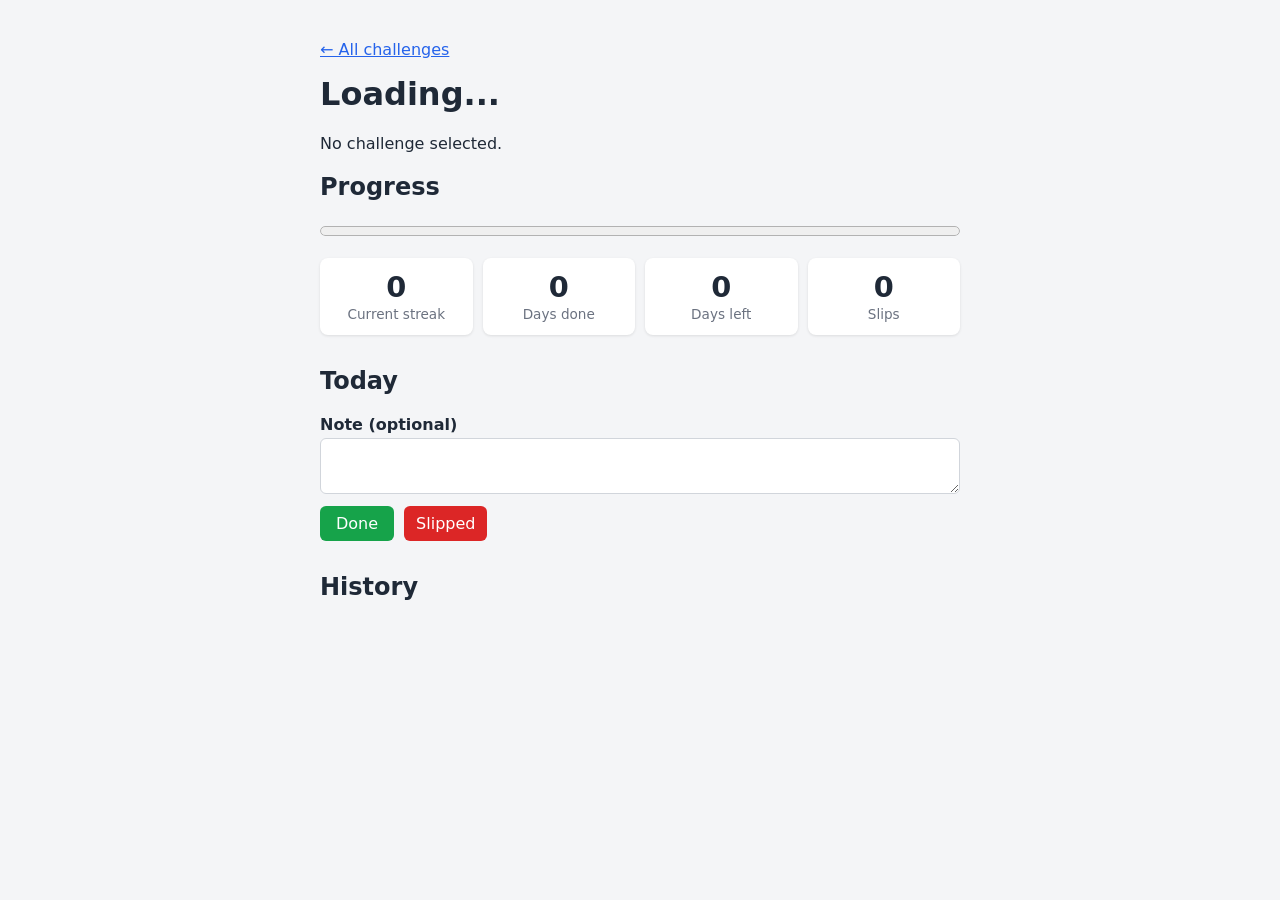
==== static/challenge.html @ 218b68e2 "Add challenge page with progress and daily check-in" ====
<!DOCTYPE html>
<html lang="en">
<head>
  <meta charset="UTF-8">
  <meta name="viewport" content="width=device-width, initial-scale=1">
  <title>Challenge</title>
  <link rel="stylesheet" href="/static/style.css">
</head>
<body>
  <main>
    <p><a href="/">&larr; All challenges</a></p>
    <h1 id="challenge-name">Loading...</h1>
    <p id="challenge-info"></p>
    <p id="page-message"></p>

    <section>
      <h2>Progress</h2>
      <progress id="progress-bar" max="100" value="0"></progress>
      <p id="progress-text"></p>
      <div class="stats">
        <div class="stat">
          <span class="number" id="stat-streak">0</span>
          <span class="label">Current streak</span>
        </div>
        <div class="stat">
          <span class="number" id="stat-completed">0</span>
          <span class="label">Days done</span>
        </div>
        <div class="stat">
          <span class="number" id="stat-left">0</span>
          <span class="label">Days left</span>
        </div>
        <div class="stat">
          <span class="number" id="stat-slipped">0</span>
          <span class="label">Slips</span>
        </div>
      </div>
    </section>

    <section>
      <h2>Today</h2>
      <p id="today-status"></p>
      <label>
        Note (optional)
        <textarea id="note" rows="2" maxlength="500"></textarea>
      </label>
      <div class="buttons">
        <button type="button" id="done-button">Done</button>
        <button type="button" id="slipped-button" class="danger">Slipped</button>
      </div>
    </section>

    <section>
      <h2>History</h2>
      <ul id="history-list"></ul>
    </section>
  </main>

  <script src="/static/challenge.js"></script>
</body>
</html>
---- static/style.css ----
body {
  font-family: system-ui, sans-serif;
  background: #f4f5f7;
  color: #1f2937;
  margin: 0;
}

main {
  max-width: 640px;
  margin: 0 auto;
  padding: 24px 16px;
}

h1 {
  margin-top: 0;
}

section {
  margin-bottom: 32px;
}

ul {
  list-style: none;
  padding: 0;
}

li {
  display: flex;
  justify-content: space-between;
  align-items: center;
  gap: 12px;
  background: white;
  border-radius: 8px;
  padding: 12px 16px;
  margin-bottom: 10px;
  box-shadow: 0 1px 3px rgba(0, 0, 0, 0.1);
}

li span {
  color: #6b7280;
}

form {
  background: white;
  border-radius: 8px;
  padding: 16px;
  box-shadow: 0 1px 3px rgba(0, 0, 0, 0.1);
}

label {
  display: block;
  margin-bottom: 12px;
  font-weight: 600;
}

label.checkbox {
  font-weight: normal;
}

input[type="text"],
input[type="number"],
input[type="date"],
textarea {
  display: block;
  width: 100%;
  box-sizing: border-box;
  margin-top: 4px;
  padding: 8px;
  border: 1px solid #d1d5db;
  border-radius: 6px;
  font: inherit;
}

button {
  font: inherit;
  padding: 8px 16px;
  border: none;
  border-radius: 6px;
  background: #2563eb;
  color: white;
  cursor: pointer;
}

button:disabled {
  opacity: 0.6;
  cursor: wait;
}

button.danger {
  background: #dc2626;
  padding: 6px 12px;
}


a {
  color: #2563eb;
}

li a {
  font-weight: 700;
  color: inherit;
  text-decoration: none;
}

li a:hover {
  text-decoration: underline;
}

progress {
  width: 100%;
  height: 20px;
}

.stats {
  display: grid;
  grid-template-columns: repeat(auto-fit, minmax(120px, 1fr));
  gap: 10px;
}

.stat {
  background: white;
  border-radius: 8px;
  padding: 12px;
  text-align: center;
  box-shadow: 0 1px 3px rgba(0, 0, 0, 0.1);
}

.stat .number {
  display: block;
  font-size: 1.8rem;
  font-weight: 700;
}

.stat .label {
  color: #6b7280;
  font-size: 0.85rem;
}

.buttons {
  display: flex;
  gap: 10px;
}

#done-button {
  background: #16a34a;
}

li.done {
  border-left: 4px solid #16a34a;
}

li.slipped {
  border-left: 4px solid #dc2626;
}

textarea:disabled {
  background: #f3f4f6;
}
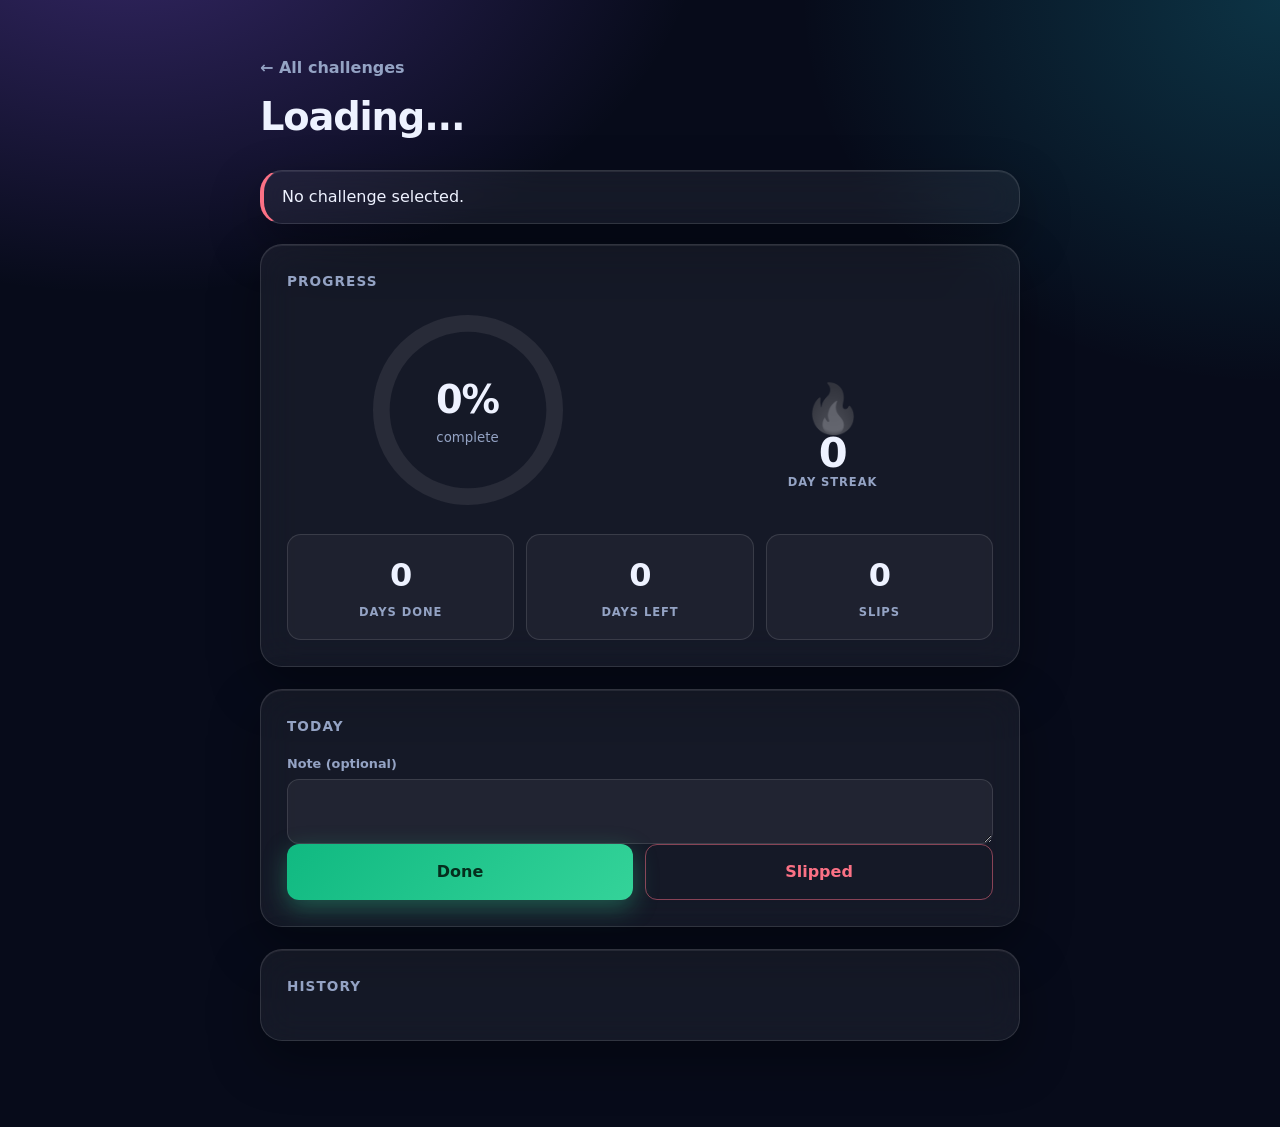
==== commit 4df3fb58: "Dark glass design with progress ring, streak flame, card progress and confetti" ====
--- a/static/challenge.html
+++ b/static/challenge.html
@@ -3,37 +3,49 @@
 <head>
   <meta charset="UTF-8">
   <meta name="viewport" content="width=device-width, initial-scale=1">
+  <meta name="theme-color" content="#070b1a">
   <title>Challenge</title>
+  <link rel="icon" href="data:image/svg+xml,<svg xmlns=%22http://www.w3.org/2000/svg%22 viewBox=%220 0 100 100%22><text y=%22.9em%22 font-size=%2290%22>🔥</text></svg>">
   <link rel="stylesheet" href="/static/style.css">
 </head>
 <body>
-  <main>
-    <p><a href="/">&larr; All challenges</a></p>
-    <h1 id="challenge-name">Loading...</h1>
-    <p id="challenge-info"></p>
+  <header class="app-header">
+    <div class="container">
+      <a class="back-link" href="/">&larr; All challenges</a>
+      <h1 id="challenge-name" class="page-title">Loading...</h1>
+      <p id="challenge-info" class="subtitle"></p>
+    </div>
+  </header>
+
+  <main class="container">
     <p id="page-message"></p>
 
     <section>
       <h2>Progress</h2>
-      <progress id="progress-bar" max="100" value="0"></progress>
-      <p id="progress-text"></p>
+      <div class="hero">
+        <div class="ring-wrap">
+          <svg class="ring" viewBox="0 0 120 120" aria-hidden="true">
+            <defs>
+              <linearGradient id="ring-grad" x1="0" y1="0" x2="1" y2="1">
+                <stop offset="0%" stop-color="#8b5cf6"/>
+                <stop offset="100%" stop-color="#22d3ee"/>
+              </linearGradient>
+            </defs>
+            <circle class="ring-track" cx="60" cy="60" r="52"/>
+            <circle class="ring-fill" id="ring-fill" cx="60" cy="60" r="52" stroke="url(#ring-grad)"/>
+          </svg>
+          <div class="ring-label"><span id="ring-percent">0%</span><small>complete</small></div>
+        </div>
+        <div class="flame-box">
+          <div class="flame-slot"><div class="flame cold" id="flame">🔥</div></div>
+          <div class="flame-number" id="stat-streak">0</div>
+          <div class="label">day streak</div>
+        </div>
+      </div>
       <div class="stats">
-        <div class="stat">
-          <span class="number" id="stat-streak">0</span>
-          <span class="label">Current streak</span>
-        </div>
-        <div class="stat">
-          <span class="number" id="stat-completed">0</span>
-          <span class="label">Days done</span>
-        </div>
-        <div class="stat">
-          <span class="number" id="stat-left">0</span>
-          <span class="label">Days left</span>
-        </div>
-        <div class="stat">
-          <span class="number" id="stat-slipped">0</span>
-          <span class="label">Slips</span>
-        </div>
+        <div class="stat"><span class="number" id="stat-completed">0</span><span class="label">Days done</span></div>
+        <div class="stat"><span class="number" id="stat-left">0</span><span class="label">Days left</span></div>
+        <div class="stat"><span class="number" id="stat-slipped">0</span><span class="label">Slips</span></div>
       </div>
     </section>
 
@@ -56,6 +68,7 @@
     </section>
   </main>
 
+  <script src="/static/common.js"></script>
   <script src="/static/challenge.js"></script>
 </body>
 </html>
--- a/static/style.css
+++ b/static/style.css
@@ -1,158 +1,157 @@
-body {
-  font-family: system-ui, sans-serif;
-  background: #f4f5f7;
-  color: #1f2937;
-  margin: 0;
+/* Dark glass design system */
+:root {
+  color-scheme: dark;
+  --bg: #070b1a;
+  --glass: rgba(255, 255, 255, 0.06);
+  --line: rgba(255, 255, 255, 0.12);
+  --text: #eef2ff;
+  --muted: #94a3c4;
+  --violet: #8b5cf6;
+  --cyan: #22d3ee;
+  --green: #34d399;
+  --red: #fb7185;
+  --grad: linear-gradient(135deg, var(--violet), var(--cyan));
+  --font: "Inter", system-ui, "Segoe UI Variable", "Segoe UI", sans-serif;
 }
 
-main {
-  max-width: 640px;
-  margin: 0 auto;
-  padding: 24px 16px;
+* { box-sizing: border-box; }
+
+body {
+  margin: 0;
+  min-height: 100vh;
+  font-family: var(--font);
+  color: var(--text);
+  line-height: 1.5;
+  -webkit-font-smoothing: antialiased;
+  background:
+    radial-gradient(60rem 40rem at 10% -10%, rgba(139, 92, 246, 0.35), transparent 60%),
+    radial-gradient(50rem 40rem at 100% 0%, rgba(34, 211, 238, 0.2), transparent 60%),
+    var(--bg);
+  background-attachment: fixed;
 }
 
-h1 {
-  margin-top: 0;
+.container { width: min(100% - 40px, 760px); margin-inline: auto; }
+a { color: var(--cyan); }
+p:empty { display: none; }
+
+/* Header */
+.app-header { padding: 56px 0 32px; }
+.brand { display: flex; align-items: center; gap: 14px; margin: 0; font-size: 2.2rem; font-weight: 800; letter-spacing: -0.03em; }
+.brand-text { background: linear-gradient(135deg, #fff, #c7d2fe); -webkit-background-clip: text; background-clip: text; color: transparent; }
+.logo { display: grid; place-items: center; width: 48px; height: 48px; border-radius: 14px; background: var(--grad); box-shadow: 0 0 32px rgba(139, 92, 246, 0.6); font-size: 1.5rem; }
+.subtitle { margin: 10px 0 0; color: var(--muted); }
+.back-link { color: var(--muted); font-weight: 600; text-decoration: none; }
+.back-link:hover { color: var(--text); }
+.page-title { margin: 16px 0 0; font-size: 2.4rem; font-weight: 800; letter-spacing: -0.03em; line-height: 1.1; }
+
+/* Frosted glass cards */
+main { padding-bottom: 64px; }
+main section, #page-message {
+  background: var(--glass);
+  border: 1px solid var(--line);
+  border-radius: 22px;
+  -webkit-backdrop-filter: blur(18px);
+  backdrop-filter: blur(18px);
+  box-shadow: 0 20px 50px rgba(0, 0, 0, 0.35), inset 0 1px 0 rgba(255, 255, 255, 0.08);
 }
+main section { padding: 26px; margin-bottom: 22px; }
+#page-message { padding: 14px 18px; margin: 0 0 20px; border-left: 4px solid var(--red); }
+h2 { margin: 0 0 18px; font-size: 0.85rem; font-weight: 700; letter-spacing: 0.08em; text-transform: uppercase; color: var(--muted); }
+#status-message, #today-status, #form-message { margin: 0 0 14px; color: var(--muted); }
 
-section {
-  margin-bottom: 32px;
+/* Lists and challenge cards */
+ul { list-style: none; margin: 0; padding: 0; display: grid; gap: 14px; }
+li {
+  display: flex; flex-wrap: wrap; justify-content: space-between; align-items: center; gap: 16px;
+  padding: 18px 20px;
+  background: rgba(255, 255, 255, 0.04);
+  border: 1px solid var(--line);
+  border-radius: 16px;
+  transition: transform 0.2s ease, border-color 0.2s ease, box-shadow 0.2s ease;
 }
+li:hover { transform: translateY(-3px); border-color: rgba(139, 92, 246, 0.6); box-shadow: 0 0 28px rgba(139, 92, 246, 0.25); }
+li.done { border-left: 3px solid var(--green); }
+li.slipped { border-left: 3px solid var(--red); }
+.card-body { flex: 1; min-width: 200px; }
+.card-body a { font-size: 1.1rem; font-weight: 700; color: var(--text); text-decoration: none; }
+.card-body a:hover { color: var(--cyan); }
+.meta { display: block; margin-top: 2px; font-size: 0.85rem; color: var(--muted); }
+li span { color: var(--muted); }
+.mini-bar { height: 8px; margin-top: 12px; border-radius: 99px; background: rgba(255, 255, 255, 0.1); overflow: hidden; }
+.mini-fill { height: 100%; width: 0; border-radius: 99px; background: var(--grad); box-shadow: 0 0 12px rgba(34, 211, 238, 0.6); transition: width 0.9s cubic-bezier(0.22, 1, 0.36, 1); }
 
-ul {
-  list-style: none;
-  padding: 0;
+/* Forms */
+form { display: grid; gap: 16px; }
+label { display: block; font-size: 0.8rem; font-weight: 600; color: var(--muted); }
+label.checkbox { display: flex; align-items: center; gap: 10px; font-size: 1rem; font-weight: 500; color: var(--text); }
+label.checkbox input { width: 18px; height: 18px; accent-color: var(--violet); }
+input[type="text"], input[type="number"], input[type="date"], textarea {
+  display: block; width: 100%; margin-top: 6px; padding: 12px 14px;
+  font: inherit; color: var(--text);
+  background: rgba(255, 255, 255, 0.05);
+  border: 1px solid var(--line);
+  border-radius: 12px;
+  transition: border-color 0.15s ease, box-shadow 0.15s ease;
 }
+input::placeholder { color: #64748b; }
+input:focus, textarea:focus { outline: none; border-color: var(--cyan); box-shadow: 0 0 0 4px rgba(34, 211, 238, 0.15); }
+input:disabled, textarea:disabled { opacity: 0.5; cursor: not-allowed; }
 
-li {
-  display: flex;
-  justify-content: space-between;
-  align-items: center;
-  gap: 12px;
-  background: white;
-  border-radius: 8px;
-  padding: 12px 16px;
-  margin-bottom: 10px;
-  box-shadow: 0 1px 3px rgba(0, 0, 0, 0.1);
+/* Buttons */
+button {
+  font: inherit; font-weight: 700; padding: 12px 22px; color: #fff;
+  background: var(--grad); border: 0; border-radius: 12px; cursor: pointer;
+  box-shadow: 0 8px 24px rgba(139, 92, 246, 0.4);
+  transition: transform 0.15s ease, filter 0.15s ease;
 }
+button:hover:not(:disabled) { transform: translateY(-2px); filter: brightness(1.1); }
+button:disabled { opacity: 0.45; box-shadow: none; cursor: not-allowed; }
+button.danger { padding: 8px 16px; color: var(--red); background: transparent; border: 1px solid rgba(251, 113, 133, 0.5); box-shadow: none; }
+button.danger:hover:not(:disabled) { background: rgba(251, 113, 133, 0.12); }
+a:focus-visible, button:focus-visible { outline: 3px solid rgba(34, 211, 238, 0.6); outline-offset: 2px; }
+.buttons { display: flex; gap: 12px; }
+.buttons button { flex: 1; padding: 15px; }
+#done-button { color: #052e1d; background: linear-gradient(135deg, #10b981, #34d399); box-shadow: 0 8px 24px rgba(52, 211, 153, 0.35); }
 
-li span {
-  color: #6b7280;
+/* Progress ring and flame */
+.hero { display: flex; flex-wrap: wrap; align-items: center; justify-content: space-around; gap: 24px; margin-bottom: 24px; }
+.ring-wrap { position: relative; width: 200px; height: 200px; }
+.ring { width: 100%; height: 100%; transform: rotate(-90deg); }
+.ring-track { fill: none; stroke: rgba(255, 255, 255, 0.08); stroke-width: 10; }
+.ring-fill {
+  fill: none; stroke-width: 10; stroke-linecap: round;
+  stroke-dasharray: 326.73; stroke-dashoffset: 326.73;
+  transition: stroke-dashoffset 1.2s cubic-bezier(0.22, 1, 0.36, 1);
+  filter: drop-shadow(0 0 6px rgba(34, 211, 238, 0.7));
 }
+.ring-label { position: absolute; inset: 0; display: grid; place-content: center; text-align: center; }
+.ring-label span { font-size: 2.4rem; font-weight: 800; letter-spacing: -0.03em; }
+.ring-label small { color: var(--muted); }
+.flame-box { min-width: 160px; text-align: center; }
+.flame-slot { display: flex; align-items: flex-end; justify-content: center; height: 6.5rem; }
+.flame {
+  --scale: 1;
+  display: inline-block; line-height: 1; transform-origin: 50% 90%;
+  font-size: calc(3rem * var(--scale));
+  filter: drop-shadow(0 0 calc(8px * var(--scale)) rgba(251, 146, 60, 0.8));
+  animation: flicker 1.6s ease-in-out infinite;
+  transition: font-size 0.6s ease;
+}
+.flame.cold { filter: grayscale(1); opacity: 0.35; animation: none; }
+@keyframes flicker {
+  0%, 100% { transform: scale(1) rotate(-2deg); }
+  50% { transform: scale(1.08) rotate(2deg); }
+}
+.flame-number { font-size: 2.6rem; font-weight: 800; letter-spacing: -0.03em; line-height: 1; }
 
-form {
-  background: white;
-  border-radius: 8px;
-  padding: 16px;
-  box-shadow: 0 1px 3px rgba(0, 0, 0, 0.1);
-}
+/* Stats */
+.stats { display: grid; grid-template-columns: repeat(auto-fit, minmax(130px, 1fr)); gap: 12px; }
+.stat { padding: 16px; text-align: center; background: rgba(255, 255, 255, 0.04); border: 1px solid var(--line); border-radius: 14px; }
+.stat .number { display: block; font-size: 2rem; font-weight: 800; letter-spacing: -0.03em; }
+.stat .label, .flame-box .label { font-size: 0.72rem; font-weight: 600; letter-spacing: 0.08em; text-transform: uppercase; color: var(--muted); }
 
-label {
-  display: block;
-  margin-bottom: 12px;
-  font-weight: 600;
-}
+.confetti { position: fixed; inset: 0; pointer-events: none; z-index: 50; }
 
-label.checkbox {
-  font-weight: normal;
-}
-
-input[type="text"],
-input[type="number"],
-input[type="date"],
-textarea {
-  display: block;
-  width: 100%;
-  box-sizing: border-box;
-  margin-top: 4px;
-  padding: 8px;
-  border: 1px solid #d1d5db;
-  border-radius: 6px;
-  font: inherit;
-}
-
-button {
-  font: inherit;
-  padding: 8px 16px;
-  border: none;
-  border-radius: 6px;
-  background: #2563eb;
-  color: white;
-  cursor: pointer;
-}
-
-button:disabled {
-  opacity: 0.6;
-  cursor: wait;
-}
-
-button.danger {
-  background: #dc2626;
-  padding: 6px 12px;
-}
-
-
-a {
-  color: #2563eb;
-}
-
-li a {
-  font-weight: 700;
-  color: inherit;
-  text-decoration: none;
-}
-
-li a:hover {
-  text-decoration: underline;
-}
-
-progress {
-  width: 100%;
-  height: 20px;
-}
-
-.stats {
-  display: grid;
-  grid-template-columns: repeat(auto-fit, minmax(120px, 1fr));
-  gap: 10px;
-}
-
-.stat {
-  background: white;
-  border-radius: 8px;
-  padding: 12px;
-  text-align: center;
-  box-shadow: 0 1px 3px rgba(0, 0, 0, 0.1);
-}
-
-.stat .number {
-  display: block;
-  font-size: 1.8rem;
-  font-weight: 700;
-}
-
-.stat .label {
-  color: #6b7280;
-  font-size: 0.85rem;
-}
-
-.buttons {
-  display: flex;
-  gap: 10px;
-}
-
-#done-button {
-  background: #16a34a;
-}
-
-li.done {
-  border-left: 4px solid #16a34a;
-}
-
-li.slipped {
-  border-left: 4px solid #dc2626;
-}
-
-textarea:disabled {
-  background: #f3f4f6;
+@media (prefers-reduced-motion: reduce) {
+  *, *::before, *::after { animation: none !important; transition: none !important; }
 }
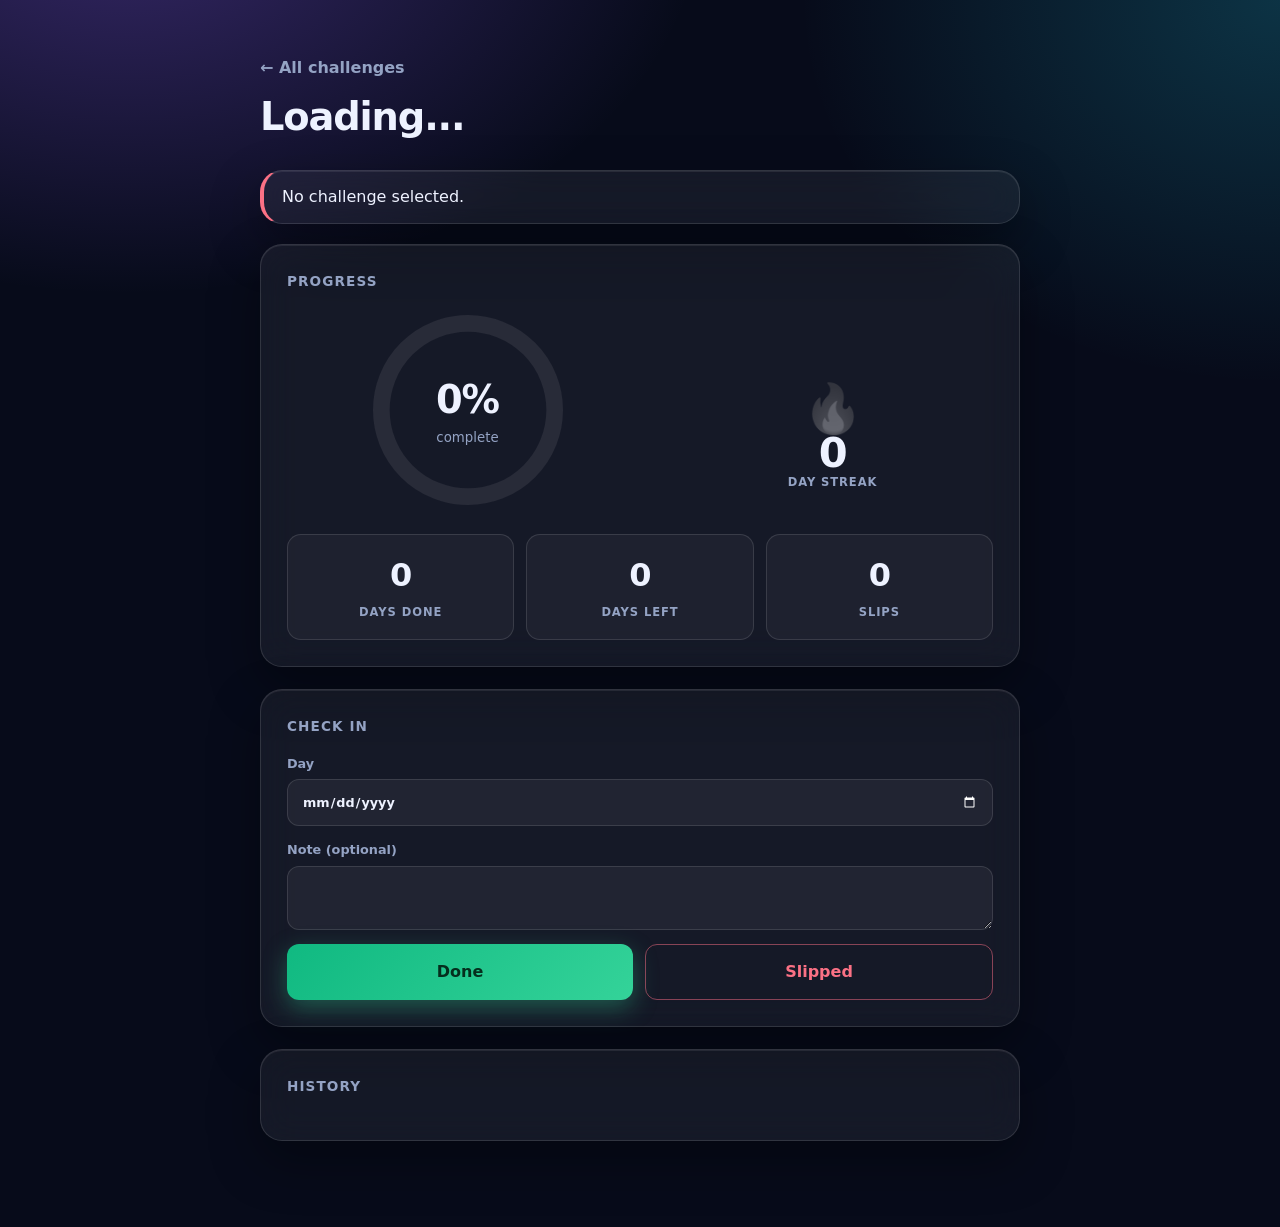
==== commit 384ee492: "Add past-day picker, undo, status switch and toast messages" ====
--- a/static/challenge.html
+++ b/static/challenge.html
@@ -50,8 +50,12 @@
     </section>
 
     <section>
-      <h2>Today</h2>
+      <h2>Check in</h2>
       <p id="today-status"></p>
+      <label>
+        Day
+        <input type="date" id="checkin-date">
+      </label>
       <label>
         Note (optional)
         <textarea id="note" rows="2" maxlength="500"></textarea>
--- a/static/style.css
+++ b/static/style.css
@@ -154,4 +154,68 @@
 
 @media (prefers-reduced-motion: reduce) {
   *, *::before, *::after { animation: none !important; transition: none !important; }
+}
+
+
+
+/* Check-in form spacing */
+main section > label {
+  margin-bottom: 14px;
+}
+
+/* History row actions */
+.row-actions {
+  display: flex;
+  flex-wrap: wrap;
+  gap: 8px;
+}
+
+button.ghost {
+  padding: 8px 14px;
+  color: var(--text);
+  background: rgba(255, 255, 255, 0.06);
+  border: 1px solid var(--line);
+  box-shadow: none;
+}
+
+button.ghost:hover:not(:disabled) {
+  background: rgba(255, 255, 255, 0.12);
+}
+
+/* Toasts */
+#toasts {
+  position: fixed;
+  right: 20px;
+  bottom: 20px;
+  left: 20px;
+  display: grid;
+  gap: 10px;
+  justify-items: end;
+  z-index: 100;
+  pointer-events: none;
+}
+
+.toast {
+  pointer-events: auto;
+  min-width: 220px;
+  max-width: 360px;
+  padding: 14px 18px;
+  color: var(--text);
+  background: rgba(16, 22, 42, 0.92);
+  border: 1px solid var(--line);
+  border-radius: 14px;
+  -webkit-backdrop-filter: blur(14px);
+  backdrop-filter: blur(14px);
+  box-shadow: 0 16px 40px rgba(0, 0, 0, 0.45);
+  animation: toast-in 0.3s ease;
+  transition: opacity 0.3s ease, transform 0.3s ease;
+}
+
+.toast.success { border-left: 4px solid var(--green); }
+.toast.error { border-left: 4px solid var(--red); }
+.toast.leaving { opacity: 0; transform: translateX(24px); }
+
+@keyframes toast-in {
+  from { opacity: 0; transform: translateY(14px); }
+  to { opacity: 1; transform: translateY(0); }
 }
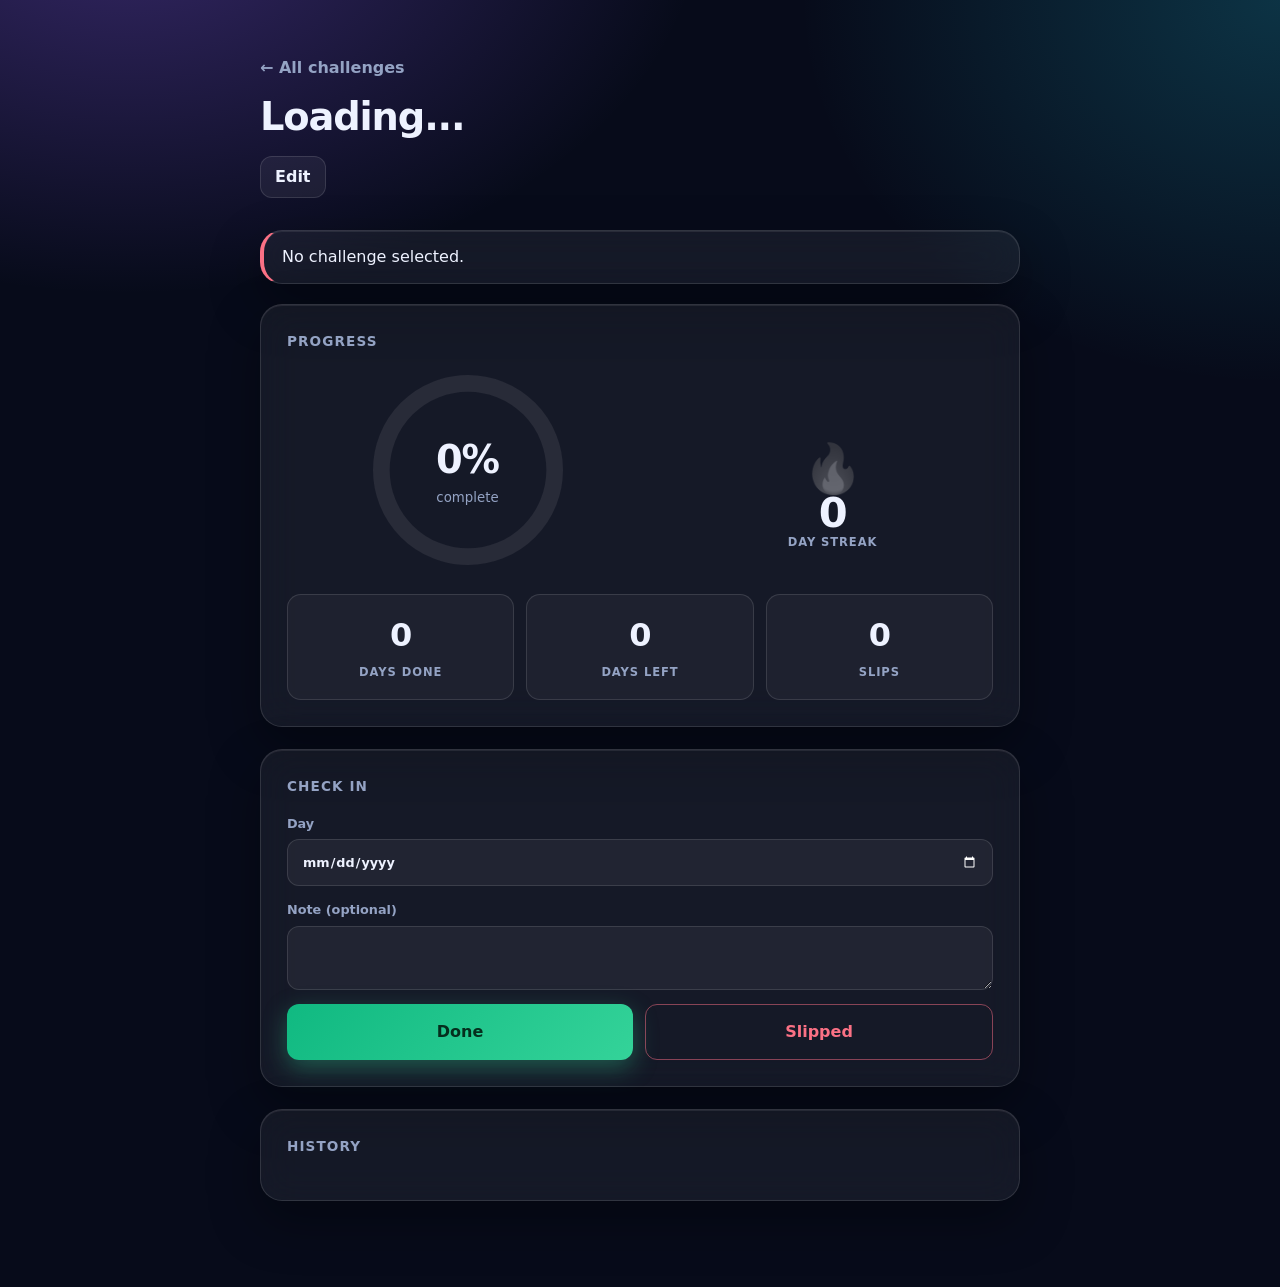
==== commit ff6716ec: "Add edit dialog for challenges" ====
--- a/static/challenge.html
+++ b/static/challenge.html
@@ -14,6 +14,7 @@
       <a class="back-link" href="/">&larr; All challenges</a>
       <h1 id="challenge-name" class="page-title">Loading...</h1>
       <p id="challenge-info" class="subtitle"></p>
+      <button type="button" id="edit-button" class="ghost">Edit</button>
     </div>
   </header>
 
@@ -72,6 +73,37 @@
     </section>
   </main>
 
+  <dialog id="edit-dialog">
+    <form id="edit-form">
+      <h2>Edit challenge</h2>
+      <label>
+        Name
+        <input type="text" id="edit-name" required maxlength="100">
+      </label>
+      <label>
+        Description
+        <textarea id="edit-description" rows="2"></textarea>
+      </label>
+      <label>
+        Duration (days)
+        <input type="number" id="edit-duration" min="1" max="3650" required>
+      </label>
+      <label>
+        Start date
+        <input type="date" id="edit-start" required>
+      </label>
+      <label class="checkbox">
+        <input type="checkbox" id="edit-strict">
+        Strict mode (a slip resets the streak)
+      </label>
+      <p id="edit-message" class="form-error"></p>
+      <div class="buttons">
+        <button type="submit">Save changes</button>
+        <button type="button" class="ghost" id="edit-cancel">Cancel</button>
+      </div>
+    </form>
+  </dialog>
+
   <script src="/static/common.js"></script>
   <script src="/static/challenge.js"></script>
 </body>
--- a/static/style.css
+++ b/static/style.css
@@ -218,4 +218,38 @@
 @keyframes toast-in {
   from { opacity: 0; transform: translateY(14px); }
   to { opacity: 1; transform: translateY(0); }
+}
+
+/* Edit dialog */
+#edit-button {
+  margin-top: 18px;
+}
+
+dialog {
+  width: min(92vw, 520px);
+  padding: 0;
+  color: var(--text);
+  background: rgba(16, 22, 42, 0.96);
+  border: 1px solid var(--line);
+  border-radius: 22px;
+  box-shadow: 0 30px 80px rgba(0, 0, 0, 0.6);
+}
+
+dialog[open] {
+  animation: toast-in 0.25s ease;
+}
+
+dialog::backdrop {
+  background: rgba(3, 6, 18, 0.6);
+  -webkit-backdrop-filter: blur(6px);
+  backdrop-filter: blur(6px);
+}
+
+dialog form {
+  padding: 26px;
+}
+
+.form-error {
+  margin: 0;
+  color: var(--red);
 }
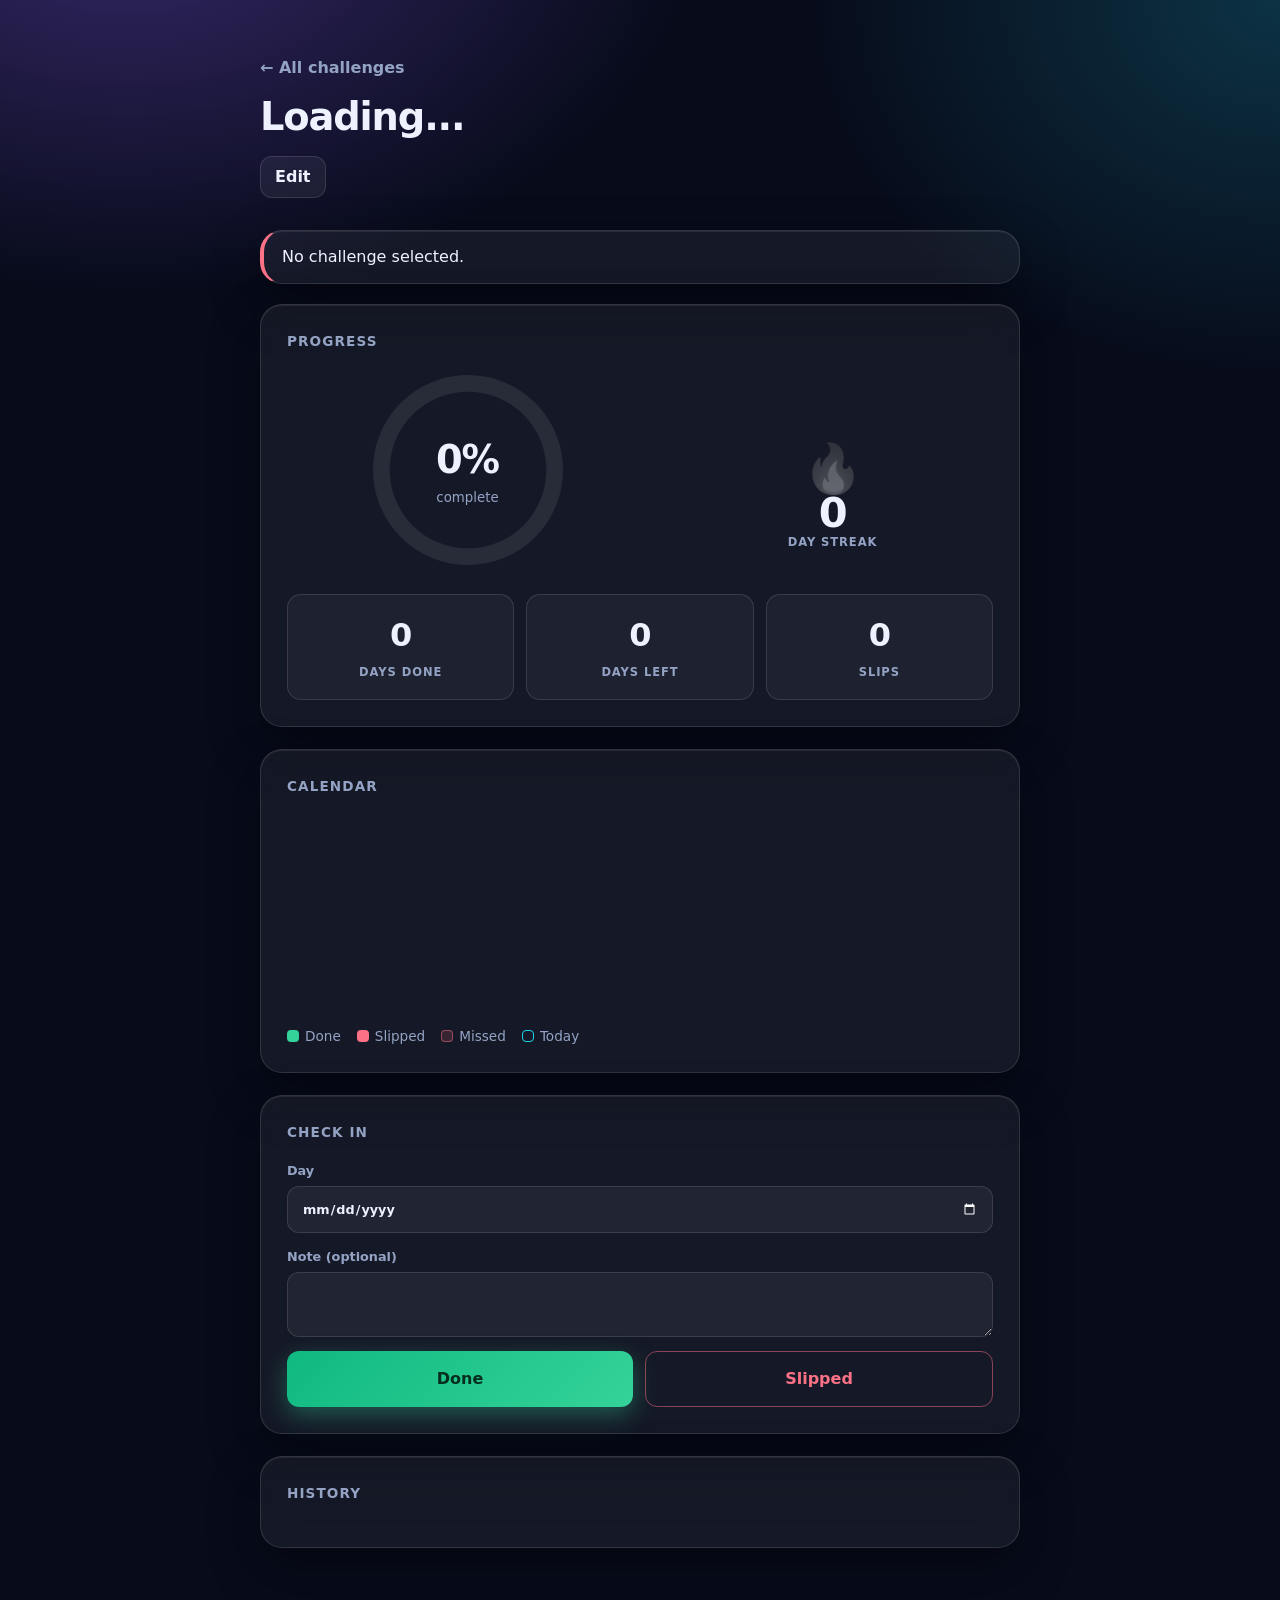
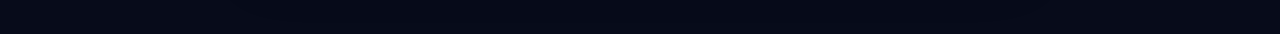
==== commit 2284b116: "Add calendar heatmap of check-ins" ====
--- a/static/challenge.html
+++ b/static/challenge.html
@@ -51,6 +51,19 @@
     </section>
 
     <section>
+      <h2>Calendar</h2>
+      <div class="calendar-scroll">
+        <div id="calendar-grid" class="calendar-grid"></div>
+      </div>
+      <div class="legend">
+        <span><i class="swatch done"></i>Done</span>
+        <span><i class="swatch slipped"></i>Slipped</span>
+        <span><i class="swatch missed"></i>Missed</span>
+        <span><i class="swatch today"></i>Today</span>
+      </div>
+    </section>
+
+    <section id="checkin-section">
       <h2>Check in</h2>
       <p id="today-status"></p>
       <label>
--- a/static/style.css
+++ b/static/style.css
@@ -252,4 +252,119 @@
 .form-error {
   margin: 0;
   color: var(--red);
-}+}
+
+/* Quick start templates */
+.template-grid {
+  display: grid;
+  grid-template-columns: repeat(auto-fill, minmax(170px, 1fr));
+  gap: 12px;
+}
+
+.template-card {
+  display: grid;
+  gap: 4px;
+  justify-items: start;
+  text-align: left;
+  padding: 16px;
+  color: var(--text);
+  background: rgba(255, 255, 255, 0.05);
+  border: 1px solid var(--line);
+  border-radius: 16px;
+  box-shadow: none;
+}
+
+.template-card:hover:not(:disabled) {
+  border-color: rgba(34, 211, 238, 0.6);
+  box-shadow: 0 0 24px rgba(34, 211, 238, 0.2);
+}
+
+.template-icon {
+  font-size: 1.8rem;
+}
+
+/* Calendar */
+.calendar-scroll {
+  overflow-x: auto;
+  padding: 4px 4px 10px;
+}
+
+.calendar-grid {
+  position: relative;
+  display: grid;
+  grid-template-rows: repeat(7, 22px);
+  grid-auto-flow: column;
+  grid-auto-columns: 22px;
+  gap: 5px;
+  width: max-content;
+}
+
+.day {
+  width: 22px;
+  height: 22px;
+  padding: 0;
+  background: rgba(255, 255, 255, 0.05);
+  border: 1px solid var(--line);
+  border-radius: 6px;
+  box-shadow: none;
+  cursor: pointer;
+}
+
+.day.empty { visibility: hidden; }
+
+.day.done {
+  background: linear-gradient(135deg, #10b981, #34d399);
+  border-color: transparent;
+  box-shadow: 0 0 10px rgba(52, 211, 153, 0.5);
+}
+
+.day.slipped {
+  background: linear-gradient(135deg, #f43f5e, #fb7185);
+  border-color: transparent;
+  box-shadow: 0 0 10px rgba(251, 113, 133, 0.45);
+}
+
+.day.missed {
+  background: rgba(251, 113, 133, 0.1);
+  border-color: rgba(251, 113, 133, 0.35);
+}
+
+.day.today {
+  border-color: var(--cyan);
+  box-shadow: 0 0 12px rgba(34, 211, 238, 0.6);
+}
+
+.day.future {
+  opacity: 0.35;
+  cursor: default;
+}
+
+.day:hover:not(.empty) {
+  transform: scale(1.25);
+  filter: none;
+}
+
+.legend {
+  display: flex;
+  flex-wrap: wrap;
+  gap: 16px;
+  margin-top: 14px;
+  font-size: 0.85rem;
+  color: var(--muted);
+}
+
+.swatch {
+  display: inline-block;
+  width: 12px;
+  height: 12px;
+  margin-right: 6px;
+  vertical-align: -1px;
+  font-style: normal;
+  border: 1px solid var(--line);
+  border-radius: 4px;
+}
+
+.swatch.done { background: #34d399; border-color: transparent; }
+.swatch.slipped { background: #fb7185; border-color: transparent; }
+.swatch.missed { background: rgba(251, 113, 133, 0.15); border-color: rgba(251, 113, 133, 0.5); }
+.swatch.today { border-color: var(--cyan); }
